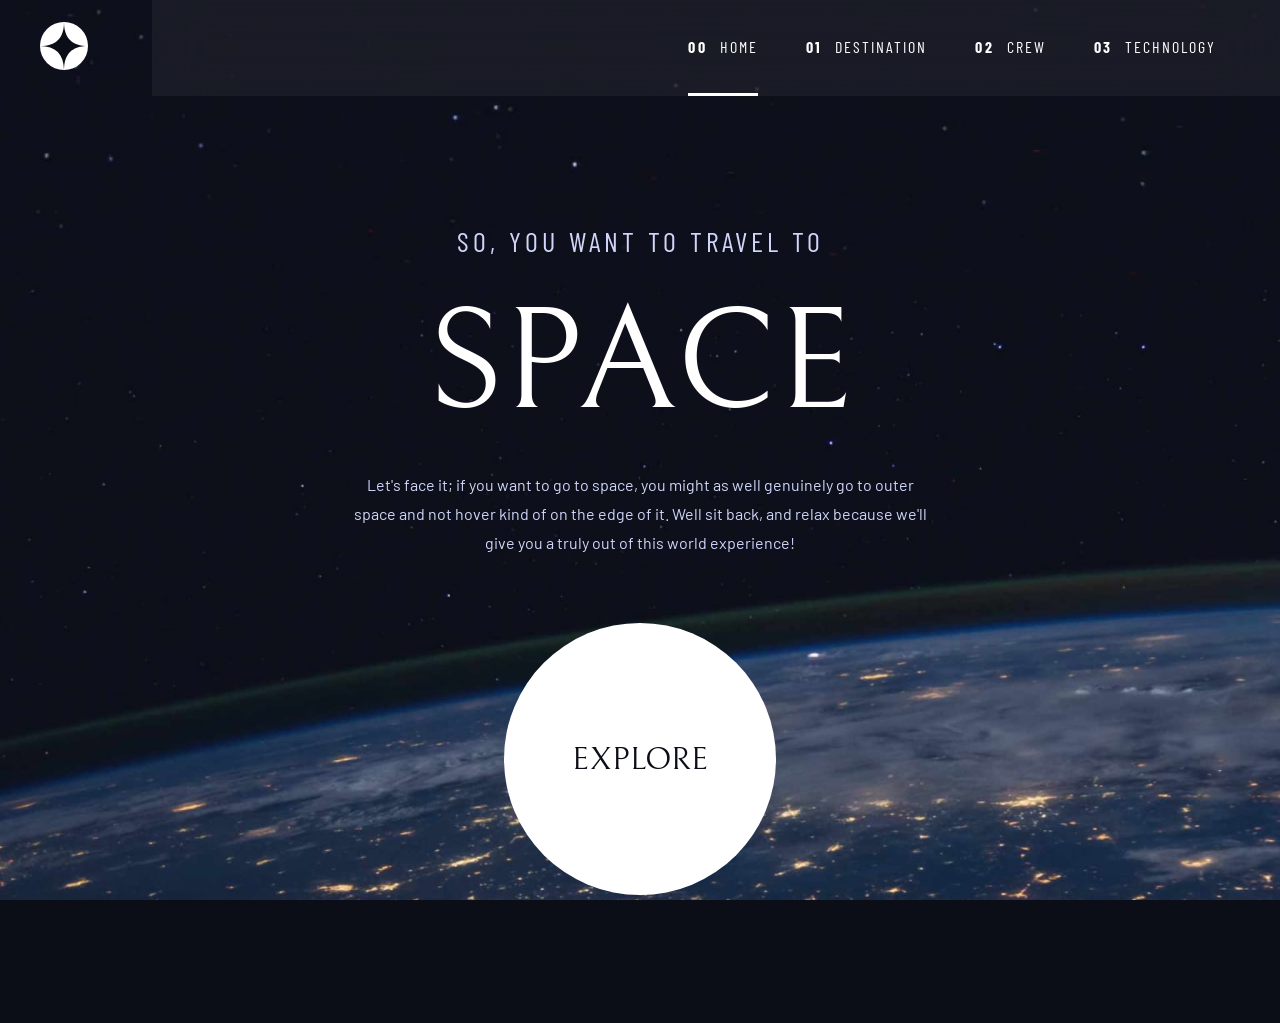
==== index.html @ 8ce501f8 "Add initial project files and assets for space tourism website - Created HTML files for crew and des" ====
<!doctype html>
<html lang="en">
  <head>
    <meta charset="UTF-8" />
    <meta name="viewport" content="width=device-width, initial-scale=1.0" />

    <link
      rel="icon"
      type="image/png"
      sizes="32x32"
      href="./assets/favicon-32x32.png"
    />

    <link rel="stylesheet" href="css/reset.css" />
    <link rel="stylesheet" href="css/variables.css" />
    <link rel="stylesheet" href="css/utlis.css" />
    <link rel="stylesheet" href="css/styles.css" />

    <title>Frontend Mentor | Space tourism website</title>
  </head>
  <body>
    <div class="hero-home">
      <div class="hero">
        <header class="header flex-align-center">
          <div class="header__logo flex-align-center">
            <a href="index.html" aria-label="Space tourism website - Home">
              <img src="assets/shared/logo.svg" alt="" />
            </a>
          </div>

          <div class="header__line"></div>

          <button
            class="mobile-nav-toggle"
            aria-label="Open menu"
            aria-expanded="false"
          >
            <div class="mobile-nav__icon">
              <span></span>
              <span></span>
              <span></span>
            </div>
          </button>

          <nav class="primary-nav" data-visible="false">
            <div class="mobile-nav__header">
              <button class="mobile-nav__close" aria-label="Close menu">
                <svg
                  width="24"
                  height="24"
                  viewBox="0 0 24 24"
                  fill="none"
                  xmlns="http://www.w3.org/2000/svg"
                >
                  <path
                    d="M18 6L6 18M6 6L18 18"
                    stroke="white"
                    stroke-width="2"
                    stroke-linecap="round"
                  />
                </svg>
              </button>
            </div>

            <ul class="primary-nav__list flex-align-center">
              <li
                class="primary-nav__item flex-align-center primary-nav__item--active"
              >
                <a href="index.html">
                  <span class="primary-nav__number">00</span> Home
                </a>
              </li>
              <li class="primary-nav__item flex-align-center">
                <a href="destination.html">
                  <span class="primary-nav__number">01</span> Destination
                </a>
              </li>
              <li class="primary-nav__item flex-align-center">
                <a href="crew.html">
                  <span class="primary-nav__number">02</span> Crew
                </a>
              </li>
              <li class="primary-nav__item flex-align-center">
                <a href="technology.html">
                  <span class="primary-nav__number">03</span> Technology
                </a>
              </li>
            </ul>
          </nav>
        </header>

        <main class="hero__main container">
          <div class="hero-text">
            <div class="hero-text__body">
              <p class="hero-text__subtitle">SO, YOU WANT TO TRAVEL TO</p>
              <h1 class="hero-text__title">SPACE</h1>
              <p class="hero-text__description">
                Let's face it; if you want to go to space, you might as well
                genuinely go to outer space and not hover kind of on the edge of
                it. Well sit back, and relax because we'll give you a truly out
                of this world experience!
              </p>
            </div>

            <div class="hero-text__action flex-center">
              <a href="#about" class="explore-btn flex-center">Explore</a>
            </div>
          </div>
        </main>
      </div>
    </div>
    <script src="js/index.js"></script>
  </body>
</html>
---- css/variables.css ----
:root {
  --white-color: #fff;
  --black-color: #000;
  --blue-900: #0b0d17;
  --blue-300: #d0d6f9;
  --bg-color: #0b0d17;

  --container-padding: 2rem;
  --header-padding-top: 40px;

  --font-barlowCondensed: "Barlow Condensed", sans-serif;
  --font-barlow: "Barlow", sans-serif;
  --font-bellefair: "Bellefair", serif;
}

@media (max-width: 1400px) {
  :root {
    --container-padding: 40px;
  }
}

@media (max-width: 768px) {
  :root {
    --container-padding: 24px;
    --header-padding-top: 24px;
  }
}

@font-face {
  font-family: "Bellefair";
  src:
    url("../assets/fonts/Bellefair-Regular.woff") format("woff2"),
    url("../assets/fonts/Bellefair-Regular.woff2") format("woff");
  font-weight: normal;
  font-style: normal;
  font-display: swap;
}

@font-face {
  font-family: "Barlow Condensed";
  src:
    url("../assets/fonts/BarlowCondensed-Bold.woff2") format("woff2"),
    url("../assets/fonts/BarlowCondensed-Bold.woff") format("woff");
  font-weight: bold;
  font-style: normal;
  font-display: swap;
}

@font-face {
  font-family: "Barlow Condensed";
  src:
    url("../assets/fonts/BarlowCondensed-Regular.woff2") format("woff2"),
    url("../assets/fonts/BarlowCondensed-Regular.woff") format("woff");
  font-weight: normal;
  font-style: normal;
  font-display: swap;
}

@font-face {
  font-family: "Barlow";
  src:
    url("../assets/fonts/Barlow-Regular.woff2") format("woff2"),
    url("../assets/fonts/Barlow-Regular.woff") format("woff");
  font-weight: normal;
  font-style: normal;
  font-display: swap;
}
---- css/utlis.css ----
.flex-center {
  display: flex;
  align-items: center;
  justify-content: center;
}

.flex-align-center {
  display: flex;
  align-items: center;
}

.container {
  padding-inline: var(--container-padding);
}
---- css/styles.css ----
header {
  height: 138px;
  padding-top: var(--header-padding-top);
  justify-content: space-between;

  @media (max-width: 1400px) {
    height: 96px;
    padding-top: 0;
  }

  @media (max-width: 768px) {
    height: 88px;
    padding: 24px;
  }

  .header__logo {
    padding-inline: 64px;

    @media (max-width: 1400px) {
      padding-left: 40px;
    }
    @media (max-width: 768px) {
      padding: 0px;
    }
  }
  .header__line {
    height: 1px;
    width: 560px;
    background-color: #979797;
    opacity: 25%;
    flex: 1;
    position: relative;
    z-index: 10;
    margin-right: -50px;
    @media (max-width: 1400px) {
      display: none;
    }
  }

  .mobile-nav-toggle {
    border: none;
    background: none;
    cursor: pointer;

    .mobile-nav__icon {
      width: 24px;
      height: 21px;
      display: flex;
      flex-direction: column;
      justify-content: space-between;
      gap: 6px;

      span {
        display: block;
        width: 100%;
        height: 3px;
        background-color: #d0d6f9;
      }
    }

    @media (min-width: 768px) {
      display: none;
    }
  }

  .primary-nav {
    background-color: rgba(255, 255, 255, 0.05);
    backdrop-filter: blur(30px);
    flex: 1.3;

    @media (max-width: 768px) {
      background-color: rgba(11, 13, 23, 0.6);
      backdrop-filter: blur(30px);
      position: fixed;
      right: 0;
      top: 0;
      height: 100vh;
      width: 254px;
      display: flex;
      flex-direction: column;
      gap: 48px;
      z-index: 100;
      transform: translateX(100%);
      transition: transform 0.8s ease;

      &[data-visible="true"] {
        transform: translateX(0);
      }
    }
    .mobile-nav__header {
      display: flex;
      justify-content: end;
      padding-top: 32px;
      padding-right: 24px;
      display: none;

      .mobile-nav__close {
        background: none;
        border: none;
        cursor: pointer;
      }
      @media (max-width: 768px) {
        display: flex;
      }
    }

    .primary-nav__list {
      gap: 48px;
      justify-content: right;
      padding-inline: 64px;

      @media (max-width: 768px) {
        flex-direction: column;
        gap: 32px;
        align-items: stretch;
        padding-left: 32px;
        padding-right: 0;
      }

      .primary-nav__item {
        font-family: var(--font-barlowCondensed);
        height: 96px;
        gap: 12px;
        letter-spacing: 2px;
        text-transform: uppercase;
        border-bottom: 3px solid transparent;
        transition: border-color 0.3s ease;

        a {
          color: var(--white-color);
          height: 100%;
          display: flex;
          align-items: center;
          gap: 12px;
          .primary-nav__number {
            font-weight: bold;
            letter-spacing: 2.7px;
            font-size: 16px;
          }
        }
        &:not(.primary-nav__item--active):hover {
          border-bottom-color: rgba(255, 255, 255, 0.5);
        }

        @media (max-width: 768px) {
          border-bottom: none;
          height: auto;
          border-right: 3px solid transparent;
          transition: border-color 0.3s ease;

          &:not(.primary-nav__item--active):hover {
            border-bottom-color: transparent;
            border-right-color: rgba(255, 255, 255, 0.5);
          }
        }
      }

      .primary-nav__item--active {
        border-bottom: 3px solid var(--white-color);
        @media (max-width: 768px) {
          border-bottom: none;
          border-right: 3px solid var(--white-color);
        }
      }
    }
  }
}

.hero-home {
  background: url("../assets/home/background-home-desktop.jpg") no-repeat center;
  background-size: cover;
  background-color: var(--bg-color);
  height: 100dvh;

  @media (max-width: 1440px) {
    background-image: url("../assets/home/background-home-tablet.jpg");
  }
  @media (max-width: 768px) {
    background-image: url("../assets/home/background-home-mobile.jpg");
  }

  .hero__main {
    display: grid;
    grid-template-columns:
      [full-start] minmax(var(--container-padding), 1fr)
      [content-start] minmax(0, 80rem)
      [content-end] minmax(var(--container-padding), 1fr)
      [full-end];

    padding-block: 128px;

    & > * {
      grid-column: content;
    }

    @media (max-width: 768px) {
      padding-block: 24px;
    }

    .hero-text {
      display: grid;
      grid-template-columns: 1fr 1fr;
      align-items: center;

      @media (max-width: 1400px) {
        grid-template-columns: 1fr;
        justify-content: center;
        align-items: center;
        gap: 66px;
      }

      .hero-text__body {
        display: flex;
        flex-direction: column;
        gap: 24px;

        @media (max-width: 1400px) {
          justify-content: center;
          align-items: center;
        }

        .hero-text__subtitle {
          font-size: 28px;
          text-transform: uppercase;
          letter-spacing: 4px;
          color: #d0d6f9;
          font-family: var(--font-barlowCondensed);
          @media (max-width: 768px) {
            font-size: 16px;
          }
        }
        .hero-text__title {
          color: var(--white-color);
          text-transform: uppercase;
          font-size: 144px;
          font-weight: 100;
          @media (max-width: 768px) {
            font-size: 80px;
          }
        }
        .hero-text__description {
          font-size: 18px;
          color: #d0d6f9;
          font-family: var(--font-barlow);
          max-width: 540px;
          line-height: 180%;

          @media (max-width: 1400px) {
            text-align: center;
            max-width: 586px;
            font-size: 16px;
          }
          @media (max-width: 768px) {
            font-size: 15px;
          }
        }
      }
    }

    .hero-text__action {
      display: flex;
      justify-content: end;
      .explore-btn {
        width: 272px;
        height: 272px;
        background-color: var(--white-color);
        border-radius: 50%;
        font-size: 32px;
        color: var(--blue-900);
        border: none;
        font-weight: 100;
        text-transform: uppercase;
        @media (max-width: 768px) {
          width: 144px;
          height: 144px;
          font-size: 18px;
        }
      }

      @media (max-width: 1400px) {
        justify-content: center;
        align-items: center;
      }
    }
  }
}
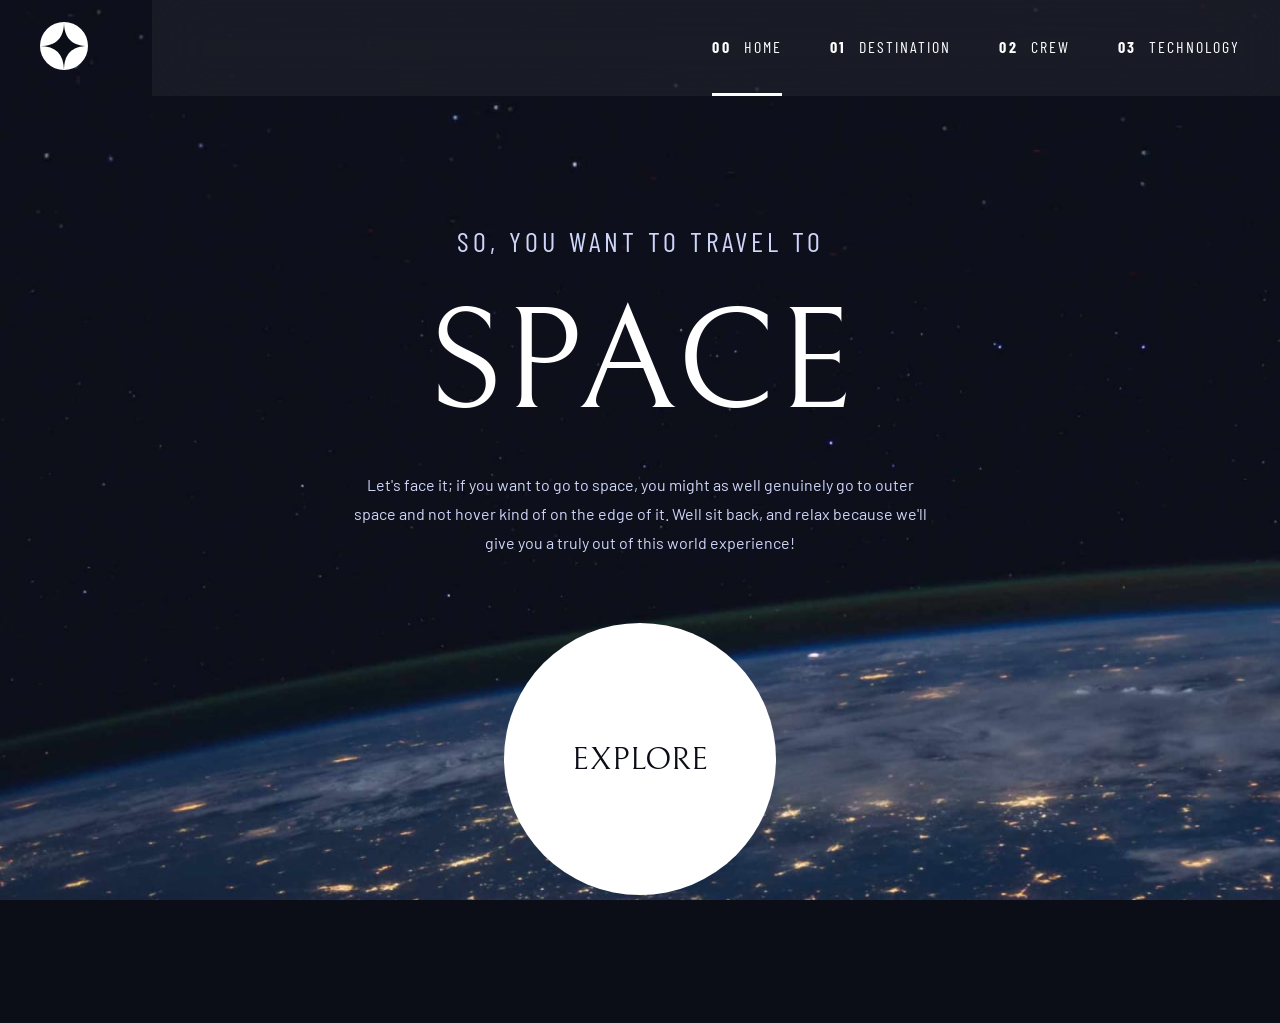
==== commit dbef8d2f: "Refactor CSS styles and restructure HTML for destination page; add new variables and remove outdated" ====
--- a/index.html
+++ b/index.html
@@ -19,7 +19,7 @@
     <title>Frontend Mentor | Space tourism website</title>
   </head>
   <body>
-    <div class="hero-home">
+    <div class="page-hero page-hero--home">
       <div class="hero">
         <header class="header flex-align-center">
           <div class="header__logo flex-align-center">
@@ -89,10 +89,12 @@
           </nav>
         </header>
 
-        <main class="hero__main container">
+        <main class="page-main page-main--home container">
           <div class="hero-text">
             <div class="hero-text__body">
-              <p class="hero-text__subtitle">SO, YOU WANT TO TRAVEL TO</p>
+              <p class="hero-text__subtitle page-title">
+                SO, YOU WANT TO TRAVEL TO
+              </p>
               <h1 class="hero-text__title">SPACE</h1>
               <p class="hero-text__description">
                 Let's face it; if you want to go to space, you might as well
--- a/css/variables.css
+++ b/css/variables.css
@@ -4,6 +4,8 @@
   --blue-900: #0b0d17;
   --blue-300: #d0d6f9;
   --bg-color: #0b0d17;
+
+  --hover-color: #ffffff80;
 
   --container-padding: 2rem;
   --header-padding-top: 40px;
--- a/css/utlis.css
+++ b/css/utlis.css
@@ -12,3 +12,79 @@
 .container {
   padding-inline: var(--container-padding);
 }
+
+.page-hero {
+  background-repeat: no-repeat;
+  background-position: center;
+  background-size: cover;
+  background-color: var(--bg-color);
+  height: 100dvh;
+}
+
+.page-main {
+  display: grid;
+  grid-template-columns:
+    [full-start] minmax(var(--container-padding), 1fr)
+    [content-start] minmax(0, 80rem)
+    [content-end] minmax(var(--container-padding), 1fr)
+    [full-end];
+
+  & > * {
+    grid-column: content;
+  }
+
+  @media (max-width: 768px) {
+    padding-block: 24px;
+  }
+}
+
+.page-title {
+  font-size: 28px;
+  text-transform: uppercase;
+  letter-spacing: 4px;
+  font-family: var(--font-barlowCondensed);
+}
+
+.page-hero--home {
+  background-image: url("../assets/home/background-home-desktop.jpg");
+
+  @media (max-width: 1440px) {
+    background-image: url("../assets/home/background-home-tablet.jpg");
+  }
+  @media (max-width: 768px) {
+    background-image: url("../assets/home/background-home-mobile.jpg");
+  }
+}
+
+.page-hero--destination {
+  background-image: url("../assets/destination/background-destination-desktop.jpg");
+
+  @media (max-width: 1440px) {
+    background-image: url("../assets/destination/background-destination-tablet.jpg");
+  }
+  @media (max-width: 768px) {
+    background-image: url("../assets/destination/background-destination-mobile.jpg");
+  }
+}
+
+.page-hero--crew {
+  background-image: url("../assets/crew/background-crew-desktop.jpg");
+
+  @media (max-width: 1440px) {
+    background-image: url("../assets/crew/background-crew-tablet.jpg");
+  }
+  @media (max-width: 768px) {
+    background-image: url("../assets/crew/background-crew-mobile.jpg");
+  }
+}
+
+.page-hero--technology {
+  background-image: url("../assets/technology/background-technology-desktop.jpg");
+
+  @media (max-width: 1440px) {
+    background-image: url("../assets/technology/background-technology-tablet.jpg");
+  }
+  @media (max-width: 768px) {
+    background-image: url("../assets/technology/background-technology-mobile.jpg");
+  }
+}
--- a/css/styles.css
+++ b/css/styles.css
@@ -54,7 +54,7 @@
         display: block;
         width: 100%;
         height: 3px;
-        background-color: #d0d6f9;
+        background-color: var(--blue-300);
       }
     }
 
@@ -109,6 +109,10 @@
       justify-content: right;
       padding-inline: 64px;
 
+      @media (max-width: 1440px) {
+        padding-inline: 40px;
+      }
+
       @media (max-width: 768px) {
         flex-direction: column;
         gap: 32px;
@@ -139,7 +143,7 @@
           }
         }
         &:not(.primary-nav__item--active):hover {
-          border-bottom-color: rgba(255, 255, 255, 0.5);
+          border-bottom-color: var(--hover-color);
         }
 
         @media (max-width: 768px) {
@@ -150,7 +154,7 @@
 
           &:not(.primary-nav__item--active):hover {
             border-bottom-color: transparent;
-            border-right-color: rgba(255, 255, 255, 0.5);
+            border-right-color: var(--hover-color);
           }
         }
       }
@@ -166,36 +170,9 @@
   }
 }
 
-.hero-home {
-  background: url("../assets/home/background-home-desktop.jpg") no-repeat center;
-  background-size: cover;
-  background-color: var(--bg-color);
-  height: 100dvh;
-
-  @media (max-width: 1440px) {
-    background-image: url("../assets/home/background-home-tablet.jpg");
-  }
-  @media (max-width: 768px) {
-    background-image: url("../assets/home/background-home-mobile.jpg");
-  }
-
-  .hero__main {
-    display: grid;
-    grid-template-columns:
-      [full-start] minmax(var(--container-padding), 1fr)
-      [content-start] minmax(0, 80rem)
-      [content-end] minmax(var(--container-padding), 1fr)
-      [full-end];
-
+.page-hero--home {
+  .page-main--home {
     padding-block: 128px;
-
-    & > * {
-      grid-column: content;
-    }
-
-    @media (max-width: 768px) {
-      padding-block: 24px;
-    }
 
     .hero-text {
       display: grid;
@@ -220,11 +197,7 @@
         }
 
         .hero-text__subtitle {
-          font-size: 28px;
-          text-transform: uppercase;
-          letter-spacing: 4px;
-          color: #d0d6f9;
-          font-family: var(--font-barlowCondensed);
+          color: var(--blue-300);
           @media (max-width: 768px) {
             font-size: 16px;
           }
@@ -240,7 +213,7 @@
         }
         .hero-text__description {
           font-size: 18px;
-          color: #d0d6f9;
+          color: var(--blue-300);
           font-family: var(--font-barlow);
           max-width: 540px;
           line-height: 180%;
@@ -284,3 +257,188 @@
     }
   }
 }
+
+.page-hero--destination {
+  .page-main--destination {
+    padding-block: 48px;
+    display: flex;
+    flex-direction: column;
+    gap: 24px;
+    @media (min-width: 1440px) {
+      padding-inline: 165px;
+    }
+
+    .destination__title {
+      font-weight: 100;
+      gap: 24px;
+
+      @media (max-width: 768px) {
+        justify-content: center;
+        font-size: 16px;
+      }
+
+      .destination__title-number {
+        font-weight: bold;
+        letter-spacing: 4.72px;
+        opacity: 25%;
+      }
+    }
+
+    .page-grid {
+      display: grid;
+      grid-template-columns: 1fr 1fr;
+      gap: 32px;
+      @media (max-width: 1440px) {
+        grid-template-columns: 1fr;
+        text-align: center;
+      }
+
+      .destination__heading {
+        .destination_image-wrapper {
+          padding-block: 127px;
+          padding-inline: 30px;
+          display: flex;
+          justify-content: center;
+
+          @media (max-width: 1440px) {
+            padding-block: 42px;
+            padding-inline: 194px;
+          }
+
+          @media (max-width: 768px) {
+            padding-block: 26px;
+            padding-inline: 0;
+          }
+
+          .destination__image {
+            width: 100%;
+            max-width: 480px;
+            height: auto;
+            display: block;
+
+            @media (max-width: 1440px) {
+              max-width: 300px;
+            }
+
+            @media (max-width: 768px) {
+              max-width: 150px;
+            }
+          }
+        }
+      }
+
+      .destination__content-wrapper {
+        .destination__content {
+          padding-inline: 47px;
+          padding-block: 133px;
+          display: flex;
+          flex-direction: column;
+          gap: 40px;
+
+          @media (max-width: 1440px) {
+            padding-block: 12px;
+            padding-inline: 87px;
+            gap: 24px;
+          }
+          @media (max-width: 768px) {
+            padding-block: 0;
+            padding-inline: 0;
+          }
+          .destination__tabs {
+            gap: 32px;
+
+            @media (max-width: 1440px) {
+              justify-content: center;
+            }
+            .destination__tab {
+              border-bottom: 3px solid transparent;
+              transition: border-color 0.3s ease;
+
+              a {
+                color: var(--blue-300);
+                font-family: var(--font-barlowCondensed);
+                letter-spacing: 2px;
+                font-size: 16px;
+                transition: text-color 0.3s ease;
+              }
+
+              &:not(.destination__tab--active):hover {
+                border-bottom-color: var(--hover-color);
+                a {
+                  color: var(--white-color);
+                }
+              }
+            }
+            .destination__tab--active {
+              border-bottom-color: var(--white);
+              a {
+                color: var(--white-color);
+              }
+            }
+          }
+
+          .destination__info {
+            gap: 16px;
+            .destination__planet-name {
+              font-size: 96px;
+              font-weight: 100;
+              text-transform: uppercase;
+              @media (max-width: 1440px) {
+                font-size: 80px;
+              }
+              @media (max-width: 768px) {
+                font-size: 56px;
+              }
+            }
+
+            .destination__description {
+              font-family: var(--font-barlow);
+              font-size: 18px;
+              line-height: 180%;
+              color: var(--blue-300);
+              max-width: 445px;
+              @media (max-width: 1440px) {
+                font-size: 16px;
+                max-width: 514px;
+              }
+            }
+          }
+
+          .destination__divider {
+            background-color: #979797;
+            height: 1px;
+            width: 100%;
+          }
+
+          .destination__stats {
+            display: flex;
+            justify-content: space-between;
+            gap: 24px;
+
+            @media (max-width: 1440px) {
+              justify-content: space-around;
+            }
+
+            .destination__stat {
+              display: flex;
+              flex-direction: column;
+              gap: 12px;
+              text-transform: uppercase;
+
+              .destination__stat-label {
+                font-size: 14px;
+                font-family: var(--font-barlowCondensed);
+                letter-spacing: 2px;
+                font-weight: 100;
+                color: var(--blue-300);
+              }
+              .destination__stat-value {
+                font-size: 28px;
+              }
+            }
+          }
+        }
+      }
+    }
+  }
+}
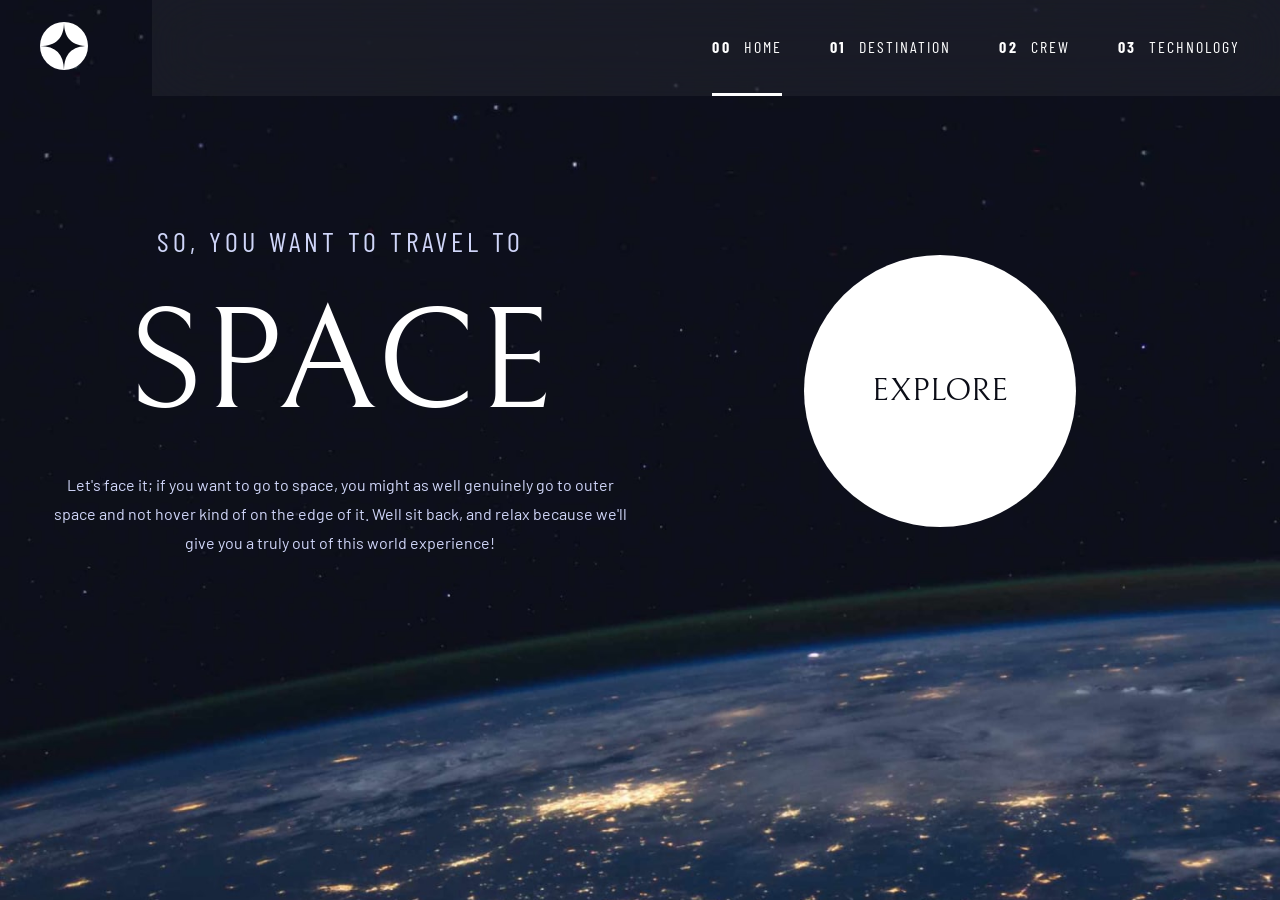
==== commit d8acc40c: "Refactor CSS for hero section and technology page; update HTML structure and styles" ====
--- a/index.html
+++ b/index.html
@@ -90,23 +90,21 @@
         </header>
 
         <main class="page-main page-main--home container">
-          <div class="hero-text">
-            <div class="hero-text__body">
-              <p class="hero-text__subtitle page-title">
-                SO, YOU WANT TO TRAVEL TO
-              </p>
-              <h1 class="hero-text__title">SPACE</h1>
-              <p class="hero-text__description">
-                Let's face it; if you want to go to space, you might as well
-                genuinely go to outer space and not hover kind of on the edge of
-                it. Well sit back, and relax because we'll give you a truly out
-                of this world experience!
-              </p>
-            </div>
+          <div class="hero-text__body">
+            <p class="hero-text__subtitle page-title">
+              SO, YOU WANT TO TRAVEL TO
+            </p>
+            <h1 class="hero-text__title">SPACE</h1>
+            <p class="hero-text__description">
+              Let's face it; if you want to go to space, you might as well
+              genuinely go to outer space and not hover kind of on the edge of
+              it. Well sit back, and relax because we'll give you a truly out of
+              this world experience!
+            </p>
+          </div>
 
-            <div class="hero-text__action flex-center">
-              <a href="#about" class="explore-btn flex-center">Explore</a>
-            </div>
+          <div class="hero-text__action flex-center">
+            <a href="#about" class="explore-btn flex-center">Explore</a>
           </div>
         </main>
       </div>
--- a/css/variables.css
+++ b/css/variables.css
@@ -7,7 +7,7 @@
 
   --hover-color: #ffffff80;
 
-  --container-padding: 2rem;
+  --container-padding: 165px;
   --header-padding-top: 40px;
 
   --font-barlowCondensed: "Barlow Condensed", sans-serif;
--- a/css/utlis.css
+++ b/css/utlis.css
@@ -23,17 +23,10 @@
 
 .page-main {
   display: grid;
-  grid-template-columns:
-    [full-start] minmax(var(--container-padding), 1fr)
-    [content-start] minmax(0, 80rem)
-    [content-end] minmax(var(--container-padding), 1fr)
-    [full-end];
-
-  & > * {
-    grid-column: content;
-  }
+  grid-template-columns: 1fr 1fr;
 
   @media (max-width: 768px) {
+    grid-template-columns: 1fr;
     padding-block: 24px;
   }
 }
@@ -43,6 +36,11 @@
   text-transform: uppercase;
   letter-spacing: 4px;
   font-family: var(--font-barlowCondensed);
+}
+.page__title-number {
+  font-weight: bold;
+  letter-spacing: 4.72px;
+  opacity: 25%;
 }
 
 .page-hero--home {
--- a/css/styles.css
+++ b/css/styles.css
@@ -174,58 +174,45 @@
   .page-main--home {
     padding-block: 128px;
 
-    .hero-text {
-      display: grid;
-      grid-template-columns: 1fr 1fr;
-      align-items: center;
+    .hero-text__body {
+      display: flex;
+      flex-direction: column;
+      gap: 24px;
 
       @media (max-width: 1400px) {
-        grid-template-columns: 1fr;
         justify-content: center;
         align-items: center;
-        gap: 66px;
-      }
-
-      .hero-text__body {
-        display: flex;
-        flex-direction: column;
-        gap: 24px;
+      }
+
+      .hero-text__subtitle {
+        color: var(--blue-300);
+        @media (max-width: 768px) {
+          font-size: 16px;
+        }
+      }
+      .hero-text__title {
+        color: var(--white-color);
+        text-transform: uppercase;
+        font-size: 144px;
+        font-weight: 100;
+        @media (max-width: 768px) {
+          font-size: 80px;
+        }
+      }
+      .hero-text__description {
+        font-size: 18px;
+        color: var(--blue-300);
+        font-family: var(--font-barlow);
+        max-width: 540px;
+        line-height: 180%;
 
         @media (max-width: 1400px) {
-          justify-content: center;
-          align-items: center;
-        }
-
-        .hero-text__subtitle {
-          color: var(--blue-300);
-          @media (max-width: 768px) {
-            font-size: 16px;
-          }
-        }
-        .hero-text__title {
-          color: var(--white-color);
-          text-transform: uppercase;
-          font-size: 144px;
-          font-weight: 100;
-          @media (max-width: 768px) {
-            font-size: 80px;
-          }
-        }
-        .hero-text__description {
-          font-size: 18px;
-          color: var(--blue-300);
-          font-family: var(--font-barlow);
-          max-width: 540px;
-          line-height: 180%;
-
-          @media (max-width: 1400px) {
-            text-align: center;
-            max-width: 586px;
-            font-size: 16px;
-          }
-          @media (max-width: 768px) {
-            font-size: 15px;
-          }
+          text-align: center;
+          max-width: 586px;
+          font-size: 16px;
+        }
+        @media (max-width: 768px) {
+          font-size: 15px;
         }
       }
     }
@@ -258,187 +245,391 @@
   }
 }
 
-.page-hero--destination {
-  .page-main--destination {
-    padding-block: 48px;
+.page-main--destination,
+.page-main--crew,
+.page-main--technology {
+  padding-block: 48px;
+  display: flex;
+  flex-direction: column;
+  gap: 24px;
+}
+
+.destination__title,
+.crew__title,
+.technology__title {
+  font-weight: 100;
+  gap: 24px;
+
+  @media (max-width: 768px) {
+    justify-content: center;
+    font-size: 16px;
+  }
+}
+
+.page-grid {
+  display: grid;
+  grid-template-columns: 1fr 1fr;
+  gap: 32px;
+  @media (max-width: 1440px) {
+    grid-template-columns: 1fr;
+    text-align: center;
+  }
+
+  .destination__heading {
+    .destination_image-wrapper {
+      padding-block: 127px;
+      padding-inline: 30px;
+      display: flex;
+      justify-content: center;
+
+      @media (max-width: 1440px) {
+        padding-block: 42px;
+        padding-inline: 194px;
+      }
+
+      @media (max-width: 768px) {
+        padding-block: 26px;
+        padding-inline: 0;
+      }
+    }
+  }
+
+  .destination__content-wrapper {
+    .destination__content,
+    .crew__content,
+    .technology__content {
+      padding-inline: 47px;
+      padding-block: 133px;
+      display: flex;
+      flex-direction: column;
+      gap: 40px;
+
+      @media (max-width: 1440px) {
+        padding-block: 12px;
+        padding-inline: 87px;
+        gap: 24px;
+      }
+      @media (max-width: 768px) {
+        padding-block: 0;
+        padding-inline: 0;
+      }
+      .destination__tabs {
+        gap: 32px;
+
+        @media (max-width: 1440px) {
+          justify-content: center;
+        }
+        .destination__tab {
+          border-bottom: 3px solid transparent;
+          transition: border-color 0.3s ease;
+
+          a {
+            color: var(--blue-300);
+            font-family: var(--font-barlowCondensed);
+            letter-spacing: 2px;
+            font-size: 16px;
+            transition: text-color 0.3s ease;
+          }
+
+          &:not(.destination__tab--active):hover {
+            border-bottom-color: var(--hover-color);
+            a {
+              color: var(--white-color);
+            }
+          }
+        }
+        .destination__tab--active {
+          border-bottom-color: var(--white);
+          a {
+            color: var(--white-color);
+          }
+        }
+      }
+
+      .destination__info,
+      .crew__info {
+        gap: 16px;
+        .destination__planet-name {
+          font-size: 96px;
+          font-weight: 100;
+          text-transform: uppercase;
+          @media (max-width: 1440px) {
+            font-size: 80px;
+          }
+          @media (max-width: 768px) {
+            font-size: 56px;
+          }
+        }
+
+        .destination__description,
+        .crew__description,
+        .technology__description {
+          font-family: var(--font-barlow);
+          font-size: 18px;
+          line-height: 180%;
+          color: var(--blue-300);
+          max-width: 445px;
+          @media (max-width: 1440px) {
+            font-size: 16px;
+            max-width: 514px;
+          }
+        }
+      }
+
+      .destination__divider {
+        background-color: #979797;
+        height: 1px;
+        width: 100%;
+      }
+
+      .destination__stats {
+        display: flex;
+        justify-content: space-between;
+        gap: 24px;
+
+        @media (max-width: 1440px) {
+          justify-content: space-around;
+        }
+
+        .destination__stat {
+          display: flex;
+          flex-direction: column;
+          gap: 12px;
+          text-transform: uppercase;
+
+          .destination__stat-label {
+            font-size: 14px;
+            font-family: var(--font-barlowCondensed);
+            letter-spacing: 2px;
+            font-weight: 100;
+            color: var(--blue-300);
+          }
+          .destination__stat-value {
+            font-size: 28px;
+          }
+        }
+      }
+    }
+  }
+}
+
+.destination__image,
+.crew__image {
+  width: 100%;
+  max-width: 480px;
+  height: auto;
+  display: block;
+
+  @media (max-width: 1440px) {
+    max-width: 300px;
+  }
+
+  @media (max-width: 768px) {
+    max-width: 150px;
+  }
+}
+
+.crew__info {
+  display: flex;
+  flex-direction: column;
+  gap: 40px;
+
+  @media (max-width: 1440px) {
+    gap: 24px;
+    align-items: center;
+  }
+}
+.crew__member {
+  gap: 24px;
+  display: flex;
+  flex-direction: column;
+  padding-block: 197px;
+  @media (max-width: 1440px) {
+    padding-block: 64px;
+    align-items: center;
+    padding-bottom: 40px;
+  }
+}
+
+.crew__member-heading,
+.technology__member-heading {
+  display: flex;
+  flex-direction: column;
+  gap: 16px;
+
+  @media (max-width: 768px) {
+    gap: 8px;
+  }
+}
+
+.crew__subtitle,
+.technology__subtitle {
+  font-size: 32px;
+  text-transform: uppercase;
+  opacity: 50%;
+  @media (max-width: 1440px) {
+    font-size: 24px;
+  }
+}
+.crew__crew-name,
+.technology__technology-name {
+  font-weight: 100;
+  font-size: 56px;
+  text-transform: uppercase;
+  @media (max-width: 1440px) {
+    font-size: 40px;
+  }
+  @media (max-width: 768px) {
+    font-size: 24px;
+  }
+}
+.crew__description,
+.technology__description {
+  font-size: 18px;
+  line-height: 180%;
+  color: var(--blue-300);
+  max-width: 540px;
+  font-family: var(--font-barlow);
+  @media (max-width: 1440px) {
+    font-size: 16px;
+    max-width: 512px;
+  }
+  @media (max-width: 768px) {
+    max-width: none;
+  }
+}
+
+.crew__bullets {
+  .crew__bullets-list {
+    display: flex;
+    align-items: center;
+    gap: 40px;
+    .crew__bullet {
+      cursor: pointer;
+      width: 14px;
+      height: 14px;
+      border-radius: 50%;
+      background-color: rgba(255, 255, 255, 17.44%);
+      @media (max-width: 1440px) {
+        width: 10px;
+        height: 10px;
+      }
+    }
+    @media (max-width: 1440px) {
+      gap: 16px;
+    }
+    .crew__bullet--active {
+      background-color: var(--white-color);
+    }
+  }
+}
+
+.crew_image-wrapper {
+  display: flex;
+  justify-content: center;
+}
+
+/* technology page */
+.page-main--technology {
+  padding-inline: 0;
+}
+.technology__grid {
+  grid-template-columns: 1.2fr 1fr;
+  @media (max-width: 1440px) {
+    grid-template-columns: 1fr;
+  }
+}
+
+.technology__content-wrapper {
+  @media (max-width: 1400px) {
+    order: 1;
+  }
+}
+.technology__content {
+  display: flex;
+  gap: 64px;
+  align-items: center;
+  justify-content: center;
+  padding-left: var(--container-padding);
+
+  @media (max-width: 1400px) {
+    flex-direction: column;
+    gap: 40px;
+    padding-right: var(--container-padding);
+  }
+}
+
+.technology__info {
+  display: flex;
+  gap: 64px;
+  align-items: center;
+}
+
+.technology__member {
+  gap: 24px;
+  display: flex;
+  flex-direction: column;
+  @media (min-width: 1440px) {
+    padding-block: 216px;
+  }
+  @media (max-width: 1440px) {
+    gap: 16px;
+  }
+}
+
+.technology__bullets {
+  .technology__bullets-list {
     display: flex;
     flex-direction: column;
-    gap: 24px;
-    @media (min-width: 1440px) {
-      padding-inline: 165px;
-    }
-
-    .destination__title {
-      font-weight: 100;
-      gap: 24px;
-
-      @media (max-width: 768px) {
-        justify-content: center;
-        font-size: 16px;
-      }
-
-      .destination__title-number {
-        font-weight: bold;
-        letter-spacing: 4.72px;
-        opacity: 25%;
-      }
-    }
-
-    .page-grid {
-      display: grid;
-      grid-template-columns: 1fr 1fr;
-      gap: 32px;
-      @media (max-width: 1440px) {
-        grid-template-columns: 1fr;
-        text-align: center;
-      }
-
-      .destination__heading {
-        .destination_image-wrapper {
-          padding-block: 127px;
-          padding-inline: 30px;
-          display: flex;
-          justify-content: center;
-
-          @media (max-width: 1440px) {
-            padding-block: 42px;
-            padding-inline: 194px;
-          }
-
-          @media (max-width: 768px) {
-            padding-block: 26px;
-            padding-inline: 0;
-          }
-
-          .destination__image {
-            width: 100%;
-            max-width: 480px;
-            height: auto;
-            display: block;
-
-            @media (max-width: 1440px) {
-              max-width: 300px;
-            }
-
-            @media (max-width: 768px) {
-              max-width: 150px;
-            }
-          }
-        }
-      }
-
-      .destination__content-wrapper {
-        .destination__content {
-          padding-inline: 47px;
-          padding-block: 133px;
-          display: flex;
-          flex-direction: column;
-          gap: 40px;
-
-          @media (max-width: 1440px) {
-            padding-block: 12px;
-            padding-inline: 87px;
-            gap: 24px;
-          }
-          @media (max-width: 768px) {
-            padding-block: 0;
-            padding-inline: 0;
-          }
-          .destination__tabs {
-            gap: 32px;
-
-            @media (max-width: 1440px) {
-              justify-content: center;
-            }
-            .destination__tab {
-              border-bottom: 3px solid transparent;
-              transition: border-color 0.3s ease;
-
-              a {
-                color: var(--blue-300);
-                font-family: var(--font-barlowCondensed);
-                letter-spacing: 2px;
-                font-size: 16px;
-                transition: text-color 0.3s ease;
-              }
-
-              &:not(.destination__tab--active):hover {
-                border-bottom-color: var(--hover-color);
-                a {
-                  color: var(--white-color);
-                }
-              }
-            }
-            .destination__tab--active {
-              border-bottom-color: var(--white);
-              a {
-                color: var(--white-color);
-              }
-            }
-          }
-
-          .destination__info {
-            gap: 16px;
-            .destination__planet-name {
-              font-size: 96px;
-              font-weight: 100;
-              text-transform: uppercase;
-              @media (max-width: 1440px) {
-                font-size: 80px;
-              }
-              @media (max-width: 768px) {
-                font-size: 56px;
-              }
-            }
-
-            .destination__description {
-              font-family: var(--font-barlow);
-              font-size: 18px;
-              line-height: 180%;
-              color: var(--blue-300);
-              max-width: 445px;
-              @media (max-width: 1440px) {
-                font-size: 16px;
-                max-width: 514px;
-              }
-            }
-          }
-
-          .destination__divider {
-            background-color: #979797;
-            height: 1px;
-            width: 100%;
-          }
-
-          .destination__stats {
-            display: flex;
-            justify-content: space-between;
-            gap: 24px;
-
-            @media (max-width: 1440px) {
-              justify-content: space-around;
-            }
-
-            .destination__stat {
-              display: flex;
-              flex-direction: column;
-              gap: 12px;
-              text-transform: uppercase;
-
-              .destination__stat-label {
-                font-size: 14px;
-                font-family: var(--font-barlowCondensed);
-                letter-spacing: 2px;
-                font-weight: 100;
-                color: var(--blue-300);
-              }
-              .destination__stat-value {
-                font-size: 28px;
-              }
-            }
-          }
-        }
-      }
-    }
-  }
-}
+    gap: 32px;
+
+    @media (max-width: 1400px) {
+      flex-direction: row;
+      gap: 16px;
+    }
+
+    .technology__bullet {
+      width: 80px;
+      height: 80px;
+      border-radius: 50%;
+      display: flex;
+      justify-content: center;
+      align-items: center;
+      color: var(--white-color);
+      font-size: 32px;
+      border: 1px solid rgba(255, 255, 255, 25%);
+      transition: border-color 0.3s ease;
+      cursor: pointer;
+      &:hover {
+        border-color: var(--white-color);
+      }
+
+      @media (max-width: 1400px) {
+        font-size: 24px;
+        width: 56px;
+        height: 56px;
+      }
+    }
+    .technology__bullet--active {
+      background-color: var(--white-color);
+      color: var(--blue-900);
+    }
+  }
+}
+
+.technology__image-wrapper {
+  align-items: center;
+  height: 100%;
+  display: flex;
+  padding-block: 67px;
+
+  @media (max-width: 1440px) {
+    padding-bottom: 0;
+  }
+
+  .technology__image {
+    display: block;
+    width: 100%;
+    height: 100%;
+  }
+}
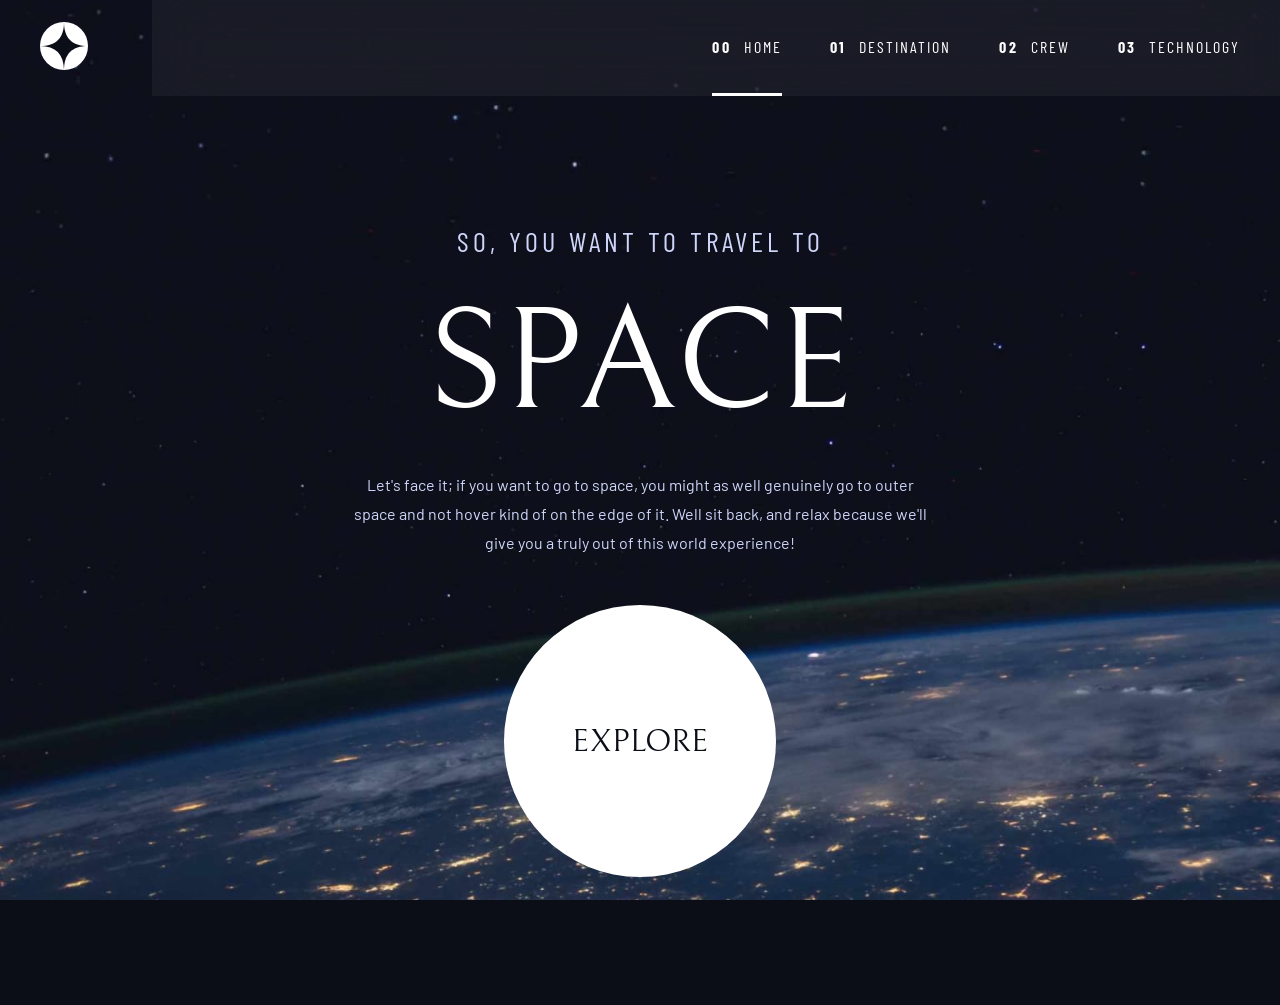
==== commit cedb8262: "Enhance header styling with hover effect and update explore button link to destination page" ====
--- a/index.html
+++ b/index.html
@@ -104,7 +104,9 @@
           </div>
 
           <div class="hero-text__action flex-center">
-            <a href="#about" class="explore-btn flex-center">Explore</a>
+            <a href="destination.html" class="explore-btn flex-center"
+              >Explore</a
+            >
           </div>
         </main>
       </div>
--- a/css/utlis.css
+++ b/css/utlis.css
@@ -24,9 +24,11 @@
 .page-main {
   display: grid;
   grid-template-columns: 1fr 1fr;
+  @media (max-width: 1440px) {
+    grid-template-columns: 1fr;
+  }
 
   @media (max-width: 768px) {
-    grid-template-columns: 1fr;
     padding-block: 24px;
   }
 }
--- a/css/styles.css
+++ b/css/styles.css
@@ -174,6 +174,12 @@
   .page-main--home {
     padding-block: 128px;
 
+    @media (max-width: 1440px) {
+      gap: 48px;
+    }
+    @media (max-width: 768px) {
+      padding-block: 24px;
+    }
     .hero-text__body {
       display: flex;
       flex-direction: column;
@@ -220,6 +226,14 @@
     .hero-text__action {
       display: flex;
       justify-content: end;
+
+      @media (max-width: 1440px) {
+        justify-content: center;
+      }
+      @media (max-width: 768px) {
+        padding-block: 119px;
+      }
+
       .explore-btn {
         width: 272px;
         height: 272px;
@@ -230,6 +244,26 @@
         border: none;
         font-weight: 100;
         text-transform: uppercase;
+        position: relative;
+        z-index: 1;
+        &::before {
+          content: "";
+          position: absolute;
+          z-index: -1;
+          width: 100%;
+          height: 100%;
+          background-color: rgb(255, 255, 255, 15%);
+          border-radius: 50%;
+          transition:
+            opacity 500ms linear,
+            transform 750ms ease-in-out;
+          opacity: 0;
+        }
+        &:hover::before {
+          opacity: 1;
+          transform: scale(1.5);
+        }
+
         @media (max-width: 768px) {
           width: 144px;
           height: 144px;
@@ -320,27 +354,31 @@
           justify-content: center;
         }
         .destination__tab {
+          border: none;
+          background: none;
           border-bottom: 3px solid transparent;
-          transition: border-color 0.3s ease;
-
-          a {
-            color: var(--blue-300);
-            font-family: var(--font-barlowCondensed);
-            letter-spacing: 2px;
-            font-size: 16px;
-            transition: text-color 0.3s ease;
-          }
+          cursor: pointer;
+          color: var(--blue-300);
+          font-family: var(--font-barlowCondensed);
+          letter-spacing: 2px;
+          font-size: 16px;
+          transition:
+            text-color 0.3s ease,
+            border-color 0.3s ease;
 
           &:not(.destination__tab--active):hover {
             border-bottom-color: var(--hover-color);
-            a {
+            color: var(--white-color);
+            button {
               color: var(--white-color);
             }
           }
         }
         .destination__tab--active {
           border-bottom-color: var(--white);
-          a {
+          color: var(--white-color);
+
+          button {
             color: var(--white-color);
           }
         }
@@ -390,6 +428,9 @@
         @media (max-width: 1440px) {
           justify-content: space-around;
         }
+        @media (max-width: 768px) {
+          flex-direction: column;
+        }
 
         .destination__stat {
           display: flex;
@@ -462,7 +503,7 @@
   }
 }
 
-.crew__subtitle,
+.crew__role,
 .technology__subtitle {
   font-size: 32px;
   text-transform: uppercase;
@@ -471,7 +512,7 @@
     font-size: 24px;
   }
 }
-.crew__crew-name,
+.crew__name,
 .technology__technology-name {
   font-weight: 100;
   font-size: 56px;
@@ -483,7 +524,7 @@
     font-size: 24px;
   }
 }
-.crew__description,
+.crew__bio,
 .technology__description {
   font-size: 18px;
   line-height: 180%;
@@ -505,6 +546,8 @@
     align-items: center;
     gap: 40px;
     .crew__bullet {
+      border: 0;
+      padding: 0;
       cursor: pointer;
       width: 14px;
       height: 14px;
@@ -589,6 +632,9 @@
     }
 
     .technology__bullet {
+      border: none;
+      background: none;
+
       width: 80px;
       height: 80px;
       border-radius: 50%;
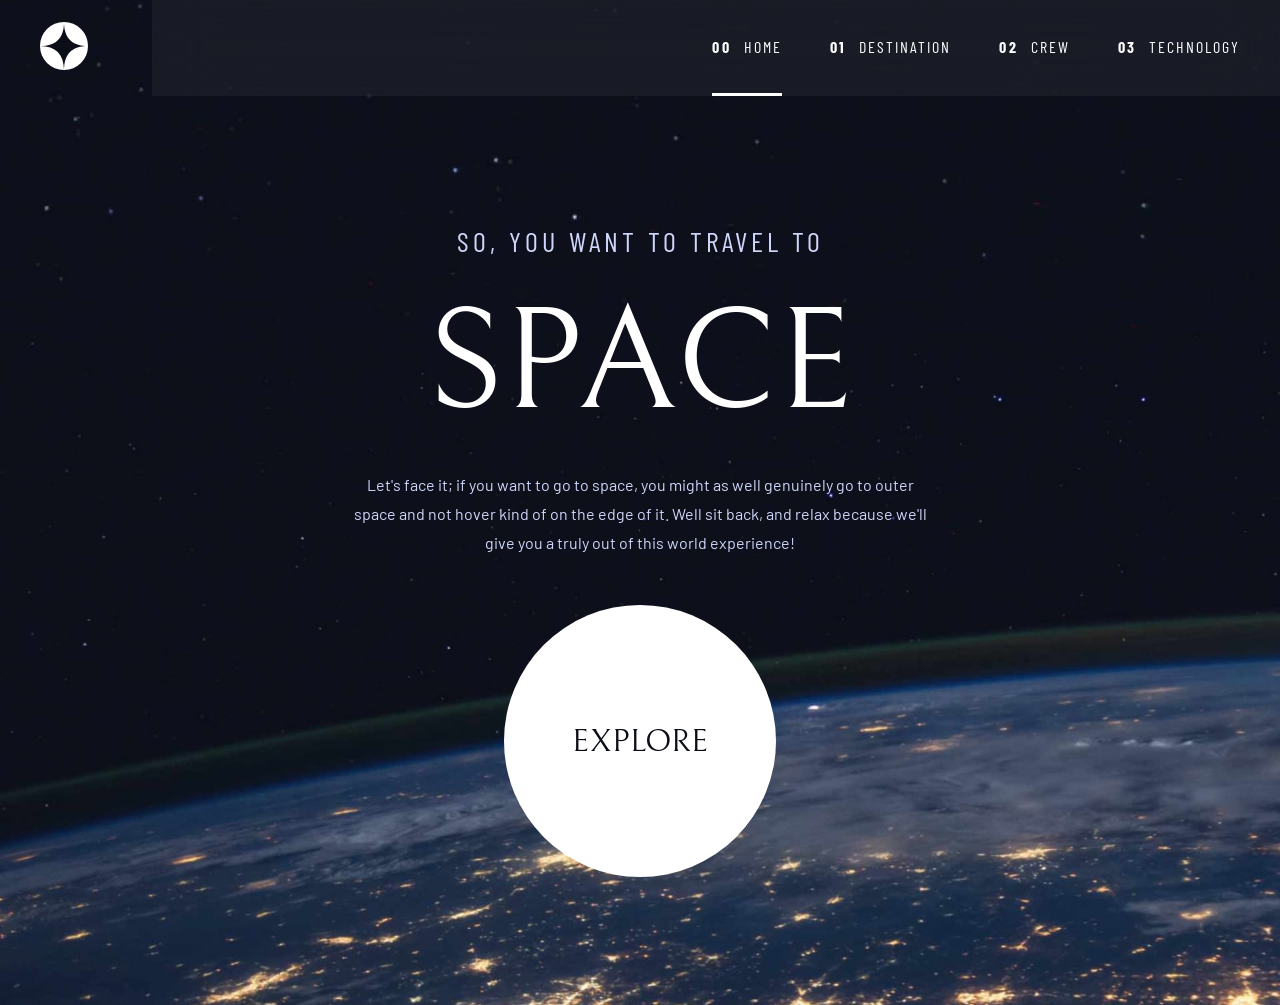
==== commit ed7d08aa: "Refactor HTML and CSS for improved accessibility and styling consistency - Updated crew and destinat" ====
--- a/index.html
+++ b/index.html
@@ -13,7 +13,7 @@
 
     <link rel="stylesheet" href="css/reset.css" />
     <link rel="stylesheet" href="css/variables.css" />
-    <link rel="stylesheet" href="css/utlis.css" />
+    <link rel="stylesheet" href="css/utils.css" />
     <link rel="stylesheet" href="css/styles.css" />
 
     <title>Frontend Mentor | Space tourism website</title>
@@ -95,7 +95,7 @@
               SO, YOU WANT TO TRAVEL TO
             </p>
             <h1 class="hero-text__title">SPACE</h1>
-            <p class="hero-text__description">
+            <p class="hero-text__description body-copy">
               Let's face it; if you want to go to space, you might as well
               genuinely go to outer space and not hover kind of on the edge of
               it. Well sit back, and relax because we'll give you a truly out of
--- a/css/variables.css
+++ b/css/variables.css
@@ -15,13 +15,13 @@
   --font-bellefair: "Bellefair", serif;
 }
 
-@media (max-width: 1400px) {
+@media (width < 1440px) {
   :root {
     --container-padding: 40px;
   }
 }
 
-@media (max-width: 768px) {
+@media (width < 768px) {
   :root {
     --container-padding: 24px;
     --header-padding-top: 24px;
--- a/css/utils.css
+++ b/css/utils.css
@@ -0,0 +1,90 @@
+.flex-center {
+  display: flex;
+  align-items: center;
+  justify-content: center;
+}
+
+.flex-align-center {
+  display: flex;
+  align-items: center;
+}
+
+.container {
+  padding-inline: var(--container-padding);
+}
+
+.page-hero {
+  background-repeat: no-repeat;
+  background-position: center;
+  background-size: cover;
+  background-color: var(--bg-color);
+  min-height: 100dvh;
+}
+
+.page-main {
+  display: grid;
+  grid-template-columns: 1fr 1fr;
+  @media (width < 1440px) {
+    grid-template-columns: 1fr;
+  }
+
+  @media (width < 768px) {
+    padding-block: 24px;
+  }
+}
+
+.page-title {
+  font-size: 28px;
+  text-transform: uppercase;
+  letter-spacing: 4px;
+  font-family: var(--font-barlowCondensed);
+}
+.page__title-number {
+  font-weight: bold;
+  letter-spacing: 4.72px;
+  opacity: 25%;
+}
+
+.page-hero--home {
+  background-image: url("../assets/home/background-home-desktop.jpg");
+
+  @media (width < 1440px) {
+    background-image: url("../assets/home/background-home-tablet.jpg");
+  }
+  @media (width < 768px) {
+    background-image: url("../assets/home/background-home-mobile.jpg");
+  }
+}
+
+.page-hero--destination {
+  background-image: url("../assets/destination/background-destination-desktop.jpg");
+
+  @media (width < 1440px) {
+    background-image: url("../assets/destination/background-destination-tablet.jpg");
+  }
+  @media (width < 768px) {
+    background-image: url("../assets/destination/background-destination-mobile.jpg");
+  }
+}
+
+.page-hero--crew {
+  background-image: url("../assets/crew/background-crew-desktop.jpg");
+
+  @media (width < 1440px) {
+    background-image: url("../assets/crew/background-crew-tablet.jpg");
+  }
+  @media (width < 768px) {
+    background-image: url("../assets/crew/background-crew-mobile.jpg");
+  }
+}
+
+.page-hero--technology {
+  background-image: url("../assets/technology/background-technology-desktop.jpg");
+
+  @media (width < 1440px) {
+    background-image: url("../assets/technology/background-technology-tablet.jpg");
+  }
+  @media (width < 768px) {
+    background-image: url("../assets/technology/background-technology-mobile.jpg");
+  }
+}
--- a/css/styles.css
+++ b/css/styles.css
@@ -2,281 +2,165 @@
   height: 138px;
   padding-top: var(--header-padding-top);
   justify-content: space-between;
-
-  @media (max-width: 1400px) {
-    height: 96px;
-    padding-top: 0;
-  }
-
-  @media (max-width: 768px) {
-    height: 88px;
-    padding: 24px;
-  }
-
-  .header__logo {
-    padding-inline: 64px;
-
-    @media (max-width: 1400px) {
-      padding-left: 40px;
-    }
-    @media (max-width: 768px) {
-      padding: 0px;
-    }
-  }
-  .header__line {
-    height: 1px;
-    width: 560px;
-    background-color: #979797;
-    opacity: 25%;
-    flex: 1;
-    position: relative;
-    z-index: 10;
-    margin-right: -50px;
-    @media (max-width: 1400px) {
-      display: none;
-    }
-  }
-
-  .mobile-nav-toggle {
-    border: none;
-    background: none;
-    cursor: pointer;
-
-    .mobile-nav__icon {
-      width: 24px;
-      height: 21px;
-      display: flex;
-      flex-direction: column;
-      justify-content: space-between;
-      gap: 6px;
-
-      span {
-        display: block;
-        width: 100%;
-        height: 3px;
-        background-color: var(--blue-300);
-      }
-    }
-
-    @media (min-width: 768px) {
-      display: none;
-    }
-  }
-
-  .primary-nav {
-    background-color: rgba(255, 255, 255, 0.05);
-    backdrop-filter: blur(30px);
-    flex: 1.3;
-
-    @media (max-width: 768px) {
-      background-color: rgba(11, 13, 23, 0.6);
-      backdrop-filter: blur(30px);
-      position: fixed;
-      right: 0;
-      top: 0;
-      height: 100vh;
-      width: 254px;
-      display: flex;
-      flex-direction: column;
-      gap: 48px;
-      z-index: 100;
-      transform: translateX(100%);
-      transition: transform 0.8s ease;
-
-      &[data-visible="true"] {
-        transform: translateX(0);
-      }
-    }
-    .mobile-nav__header {
-      display: flex;
-      justify-content: end;
-      padding-top: 32px;
-      padding-right: 24px;
-      display: none;
-
-      .mobile-nav__close {
-        background: none;
-        border: none;
-        cursor: pointer;
-      }
-      @media (max-width: 768px) {
-        display: flex;
-      }
-    }
-
-    .primary-nav__list {
-      gap: 48px;
-      justify-content: right;
-      padding-inline: 64px;
-
-      @media (max-width: 1440px) {
-        padding-inline: 40px;
-      }
-
-      @media (max-width: 768px) {
-        flex-direction: column;
-        gap: 32px;
-        align-items: stretch;
-        padding-left: 32px;
-        padding-right: 0;
-      }
-
-      .primary-nav__item {
-        font-family: var(--font-barlowCondensed);
-        height: 96px;
-        gap: 12px;
-        letter-spacing: 2px;
-        text-transform: uppercase;
-        border-bottom: 3px solid transparent;
-        transition: border-color 0.3s ease;
-
-        a {
-          color: var(--white-color);
-          height: 100%;
-          display: flex;
-          align-items: center;
-          gap: 12px;
-          .primary-nav__number {
-            font-weight: bold;
-            letter-spacing: 2.7px;
-            font-size: 16px;
-          }
-        }
-        &:not(.primary-nav__item--active):hover {
-          border-bottom-color: var(--hover-color);
-        }
-
-        @media (max-width: 768px) {
-          border-bottom: none;
-          height: auto;
-          border-right: 3px solid transparent;
-          transition: border-color 0.3s ease;
-
-          &:not(.primary-nav__item--active):hover {
-            border-bottom-color: transparent;
-            border-right-color: var(--hover-color);
-          }
-        }
-      }
-
-      .primary-nav__item--active {
-        border-bottom: 3px solid var(--white-color);
-        @media (max-width: 768px) {
-          border-bottom: none;
-          border-right: 3px solid var(--white-color);
-        }
-      }
-    }
-  }
-}
-
-.page-hero--home {
-  .page-main--home {
-    padding-block: 128px;
-
-    @media (max-width: 1440px) {
-      gap: 48px;
-    }
-    @media (max-width: 768px) {
-      padding-block: 24px;
-    }
-    .hero-text__body {
-      display: flex;
-      flex-direction: column;
-      gap: 24px;
-
-      @media (max-width: 1400px) {
-        justify-content: center;
-        align-items: center;
-      }
-
-      .hero-text__subtitle {
-        color: var(--blue-300);
-        @media (max-width: 768px) {
-          font-size: 16px;
-        }
-      }
-      .hero-text__title {
-        color: var(--white-color);
-        text-transform: uppercase;
-        font-size: 144px;
-        font-weight: 100;
-        @media (max-width: 768px) {
-          font-size: 80px;
-        }
-      }
-      .hero-text__description {
-        font-size: 18px;
-        color: var(--blue-300);
-        font-family: var(--font-barlow);
-        max-width: 540px;
-        line-height: 180%;
-
-        @media (max-width: 1400px) {
-          text-align: center;
-          max-width: 586px;
-          font-size: 16px;
-        }
-        @media (max-width: 768px) {
-          font-size: 15px;
-        }
-      }
-    }
-
-    .hero-text__action {
-      display: flex;
-      justify-content: end;
-
-      @media (max-width: 1440px) {
-        justify-content: center;
-      }
-      @media (max-width: 768px) {
-        padding-block: 119px;
-      }
-
-      .explore-btn {
-        width: 272px;
-        height: 272px;
-        background-color: var(--white-color);
-        border-radius: 50%;
-        font-size: 32px;
-        color: var(--blue-900);
-        border: none;
-        font-weight: 100;
-        text-transform: uppercase;
-        position: relative;
-        z-index: 1;
-        &::before {
-          content: "";
-          position: absolute;
-          z-index: -1;
-          width: 100%;
-          height: 100%;
-          background-color: rgb(255, 255, 255, 15%);
-          border-radius: 50%;
-          transition:
-            opacity 500ms linear,
-            transform 750ms ease-in-out;
-          opacity: 0;
-        }
-        &:hover::before {
-          opacity: 1;
-          transform: scale(1.5);
-        }
-
-        @media (max-width: 768px) {
-          width: 144px;
-          height: 144px;
-          font-size: 18px;
-        }
-      }
-
-      @media (max-width: 1400px) {
-        justify-content: center;
-        align-items: center;
-      }
-    }
-  }
+}
+
+header .header__logo {
+  padding-inline: 64px;
+}
+
+header .header__line {
+  height: 1px;
+  width: 560px;
+  background-color: #979797;
+  opacity: 25%;
+  flex: 1;
+  position: relative;
+  z-index: 10;
+  margin-right: -50px;
+}
+
+header .mobile-nav-toggle {
+  border: none;
+  background: none;
+  cursor: pointer;
+}
+
+header .mobile-nav__icon {
+  width: 24px;
+  height: 21px;
+  display: flex;
+  flex-direction: column;
+  justify-content: space-between;
+  gap: 6px;
+}
+
+header .mobile-nav__icon span {
+  display: block;
+  width: 100%;
+  height: 3px;
+  background-color: var(--blue-300);
+}
+
+header .primary-nav {
+  background-color: rgba(255, 255, 255, 0.05);
+  backdrop-filter: blur(30px);
+  flex: 1.3;
+}
+
+header .mobile-nav__header {
+  display: none;
+  justify-content: end;
+  padding-top: 32px;
+  padding-right: 24px;
+}
+
+header .mobile-nav__close {
+  background: none;
+  border: none;
+  cursor: pointer;
+}
+
+header .primary-nav__list {
+  gap: 48px;
+  justify-content: right;
+  padding-inline: 64px;
+}
+
+header .primary-nav__item {
+  font-family: var(--font-barlowCondensed);
+  height: 96px;
+  gap: 12px;
+  letter-spacing: 2px;
+  text-transform: uppercase;
+  border-bottom: 3px solid transparent;
+  transition: border-color 0.3s ease;
+}
+
+header .primary-nav__item a {
+  color: var(--white-color);
+  height: 100%;
+  display: flex;
+  align-items: center;
+  gap: 12px;
+}
+
+header .primary-nav__number {
+  font-weight: bold;
+  letter-spacing: 2.7px;
+  font-size: 16px;
+}
+
+header .primary-nav__item:not(.primary-nav__item--active):hover {
+  border-bottom-color: var(--hover-color);
+}
+
+header .primary-nav__item--active {
+  border-bottom: 3px solid var(--white-color);
+}
+
+.page-hero--home .page-main--home {
+  padding-block: 128px;
+}
+
+.page-hero--home .hero-text__body {
+  display: flex;
+  flex-direction: column;
+  gap: 24px;
+  justify-content: center;
+}
+
+.hero-text__subtitle {
+  color: var(--blue-300);
+}
+
+.hero-text__title {
+  color: var(--white-color);
+  text-transform: uppercase;
+  font-size: 144px;
+  font-weight: 100;
+}
+
+.hero-text__description {
+  max-width: 540px;
+}
+
+.hero-text__action {
+  display: flex;
+  justify-content: center;
+  align-items: center;
+}
+
+.explore-btn {
+  width: 272px;
+  height: 272px;
+  background-color: var(--white-color);
+  border-radius: 50%;
+  font-size: 32px;
+  color: var(--blue-900);
+  border: none;
+  font-weight: 100;
+  text-transform: uppercase;
+  position: relative;
+  z-index: 1;
+}
+
+.explore-btn::before {
+  content: "";
+  position: absolute;
+  z-index: -1;
+  width: 100%;
+  height: 100%;
+  background-color: rgb(255, 255, 255, 15%);
+  border-radius: 50%;
+  transition:
+    opacity 500ms linear,
+    transform 750ms ease-in-out;
+  opacity: 0;
+}
+
+.explore-btn:hover::before {
+  opacity: 1;
+  transform: scale(1.5);
 }
 
 .page-main--destination,
@@ -293,165 +177,114 @@
 .technology__title {
   font-weight: 100;
   gap: 24px;
-
-  @media (max-width: 768px) {
-    justify-content: center;
-    font-size: 16px;
-  }
 }
 
 .page-grid {
   display: grid;
   grid-template-columns: 1fr 1fr;
   gap: 32px;
-  @media (max-width: 1440px) {
-    grid-template-columns: 1fr;
-    text-align: center;
-  }
-
-  .destination__heading {
-    .destination_image-wrapper {
-      padding-block: 127px;
-      padding-inline: 30px;
-      display: flex;
-      justify-content: center;
-
-      @media (max-width: 1440px) {
-        padding-block: 42px;
-        padding-inline: 194px;
-      }
-
-      @media (max-width: 768px) {
-        padding-block: 26px;
-        padding-inline: 0;
-      }
-    }
-  }
-
-  .destination__content-wrapper {
-    .destination__content,
-    .crew__content,
-    .technology__content {
-      padding-inline: 47px;
-      padding-block: 133px;
-      display: flex;
-      flex-direction: column;
-      gap: 40px;
-
-      @media (max-width: 1440px) {
-        padding-block: 12px;
-        padding-inline: 87px;
-        gap: 24px;
-      }
-      @media (max-width: 768px) {
-        padding-block: 0;
-        padding-inline: 0;
-      }
-      .destination__tabs {
-        gap: 32px;
-
-        @media (max-width: 1440px) {
-          justify-content: center;
-        }
-        .destination__tab {
-          border: none;
-          background: none;
-          border-bottom: 3px solid transparent;
-          cursor: pointer;
-          color: var(--blue-300);
-          font-family: var(--font-barlowCondensed);
-          letter-spacing: 2px;
-          font-size: 16px;
-          transition:
-            text-color 0.3s ease,
-            border-color 0.3s ease;
-
-          &:not(.destination__tab--active):hover {
-            border-bottom-color: var(--hover-color);
-            color: var(--white-color);
-            button {
-              color: var(--white-color);
-            }
-          }
-        }
-        .destination__tab--active {
-          border-bottom-color: var(--white);
-          color: var(--white-color);
-
-          button {
-            color: var(--white-color);
-          }
-        }
-      }
-
-      .destination__info,
-      .crew__info {
-        gap: 16px;
-        .destination__planet-name {
-          font-size: 96px;
-          font-weight: 100;
-          text-transform: uppercase;
-          @media (max-width: 1440px) {
-            font-size: 80px;
-          }
-          @media (max-width: 768px) {
-            font-size: 56px;
-          }
-        }
-
-        .destination__description,
-        .crew__description,
-        .technology__description {
-          font-family: var(--font-barlow);
-          font-size: 18px;
-          line-height: 180%;
-          color: var(--blue-300);
-          max-width: 445px;
-          @media (max-width: 1440px) {
-            font-size: 16px;
-            max-width: 514px;
-          }
-        }
-      }
-
-      .destination__divider {
-        background-color: #979797;
-        height: 1px;
-        width: 100%;
-      }
-
-      .destination__stats {
-        display: flex;
-        justify-content: space-between;
-        gap: 24px;
-
-        @media (max-width: 1440px) {
-          justify-content: space-around;
-        }
-        @media (max-width: 768px) {
-          flex-direction: column;
-        }
-
-        .destination__stat {
-          display: flex;
-          flex-direction: column;
-          gap: 12px;
-          text-transform: uppercase;
-
-          .destination__stat-label {
-            font-size: 14px;
-            font-family: var(--font-barlowCondensed);
-            letter-spacing: 2px;
-            font-weight: 100;
-            color: var(--blue-300);
-          }
-          .destination__stat-value {
-            font-size: 28px;
-          }
-        }
-      }
-    }
-  }
+}
+
+.destination_image-wrapper {
+  padding-block: 127px;
+  padding-inline: 30px;
+  display: flex;
+  justify-content: center;
+}
+
+.destination__content,
+.crew__content {
+  padding-block: 133px;
+  display: flex;
+  flex-direction: column;
+  gap: 40px;
+}
+
+.destination__tabs {
+  gap: 32px;
+}
+
+.destination__tab {
+  border: none;
+  background: none;
+  border-bottom: 3px solid transparent;
+  cursor: pointer;
+  color: var(--blue-300);
+  font-family: var(--font-barlowCondensed);
+  letter-spacing: 2px;
+  font-size: 16px;
+  transition:
+    color 0.3s ease,
+    border-color 0.3s ease;
+}
+
+.destination__tab:not(.destination__tab--active):hover {
+  border-bottom-color: var(--hover-color);
+  color: var(--white-color);
+}
+
+.destination__tab--active {
+  border-bottom-color: var(--white-color);
+  color: var(--white-color);
+}
+
+.destination__info {
+  display: flex;
+  flex-direction: column;
+  gap: 16px;
+}
+
+.destination__planet-name {
+  font-size: 96px;
+  font-weight: 100;
+  text-transform: uppercase;
+}
+
+.body-copy {
+  font-family: var(--font-barlow);
+  font-size: 18px;
+  line-height: 180%;
+  color: var(--blue-300);
+}
+
+.destination__description {
+  max-width: 445px;
+}
+
+.crew__bio,
+.technology__description {
+  max-width: 540px;
+}
+
+.destination__divider {
+  background-color: #979797;
+  height: 1px;
+  width: 100%;
+}
+
+.destination__stats {
+  display: flex;
+  justify-content: space-between;
+  gap: 24px;
+}
+
+.destination__stat {
+  display: flex;
+  flex-direction: column;
+  gap: 12px;
+  text-transform: uppercase;
+}
+
+.destination__stat-label {
+  font-size: 14px;
+  font-family: var(--font-barlowCondensed);
+  letter-spacing: 2px;
+  font-weight: 100;
+  color: var(--blue-300);
+}
+
+.destination__stat-value {
+  font-size: 28px;
 }
 
 .destination__image,
@@ -460,36 +293,19 @@
   max-width: 480px;
   height: auto;
   display: block;
-
-  @media (max-width: 1440px) {
-    max-width: 300px;
-  }
-
-  @media (max-width: 768px) {
-    max-width: 150px;
-  }
 }
 
 .crew__info {
   display: flex;
   flex-direction: column;
   gap: 40px;
-
-  @media (max-width: 1440px) {
-    gap: 24px;
-    align-items: center;
-  }
-}
+}
+
 .crew__member {
   gap: 24px;
   display: flex;
   flex-direction: column;
   padding-block: 197px;
-  @media (max-width: 1440px) {
-    padding-block: 64px;
-    align-items: center;
-    padding-bottom: 40px;
-  }
 }
 
 .crew__member-heading,
@@ -497,10 +313,6 @@
   display: flex;
   flex-direction: column;
   gap: 16px;
-
-  @media (max-width: 768px) {
-    gap: 8px;
-  }
 }
 
 .crew__role,
@@ -508,63 +320,33 @@
   font-size: 32px;
   text-transform: uppercase;
   opacity: 50%;
-  @media (max-width: 1440px) {
-    font-size: 24px;
-  }
-}
+}
+
 .crew__name,
 .technology__technology-name {
   font-weight: 100;
   font-size: 56px;
   text-transform: uppercase;
-  @media (max-width: 1440px) {
-    font-size: 40px;
-  }
-  @media (max-width: 768px) {
-    font-size: 24px;
-  }
-}
-.crew__bio,
-.technology__description {
-  font-size: 18px;
-  line-height: 180%;
-  color: var(--blue-300);
-  max-width: 540px;
-  font-family: var(--font-barlow);
-  @media (max-width: 1440px) {
-    font-size: 16px;
-    max-width: 512px;
-  }
-  @media (max-width: 768px) {
-    max-width: none;
-  }
-}
-
-.crew__bullets {
-  .crew__bullets-list {
-    display: flex;
-    align-items: center;
-    gap: 40px;
-    .crew__bullet {
-      border: 0;
-      padding: 0;
-      cursor: pointer;
-      width: 14px;
-      height: 14px;
-      border-radius: 50%;
-      background-color: rgba(255, 255, 255, 17.44%);
-      @media (max-width: 1440px) {
-        width: 10px;
-        height: 10px;
-      }
-    }
-    @media (max-width: 1440px) {
-      gap: 16px;
-    }
-    .crew__bullet--active {
-      background-color: var(--white-color);
-    }
-  }
+}
+
+.crew__bullets-list {
+  display: flex;
+  align-items: center;
+  gap: 40px;
+}
+
+.crew__bullet {
+  border: 0;
+  padding: 0;
+  cursor: pointer;
+  width: 14px;
+  height: 14px;
+  border-radius: 50%;
+  background-color: rgba(255, 255, 255, 17.44%);
+}
+
+.crew__bullet--active {
+  background-color: var(--white-color);
 }
 
 .crew_image-wrapper {
@@ -572,110 +354,356 @@
   justify-content: center;
 }
 
-/* technology page */
 .page-main--technology {
   padding-inline: 0;
 }
+
 .technology__grid {
   grid-template-columns: 1.2fr 1fr;
-  @media (max-width: 1440px) {
-    grid-template-columns: 1fr;
-  }
-}
-
-.technology__content-wrapper {
-  @media (max-width: 1400px) {
-    order: 1;
-  }
-}
+}
+
 .technology__content {
   display: flex;
   gap: 64px;
   align-items: center;
   justify-content: center;
   padding-left: var(--container-padding);
-
-  @media (max-width: 1400px) {
+}
+
+.technology__member {
+  gap: 24px;
+  display: flex;
+  flex-direction: column;
+  padding-block: 216px;
+}
+
+.technology__bullets-list {
+  display: flex;
+  flex-direction: column;
+  gap: 32px;
+}
+
+.technology__bullet {
+  border: 1px solid rgba(255, 255, 255, 25%);
+  background: none;
+  width: 80px;
+  height: 80px;
+  border-radius: 50%;
+  display: flex;
+  justify-content: center;
+  align-items: center;
+  color: var(--white-color);
+  font-size: 32px;
+  transition: border-color 0.3s ease;
+  cursor: pointer;
+}
+
+.technology__bullet:hover {
+  border-color: var(--white-color);
+}
+
+.technology__bullet--active {
+  background-color: var(--white-color);
+  color: var(--blue-900);
+}
+
+.technology__image-wrapper {
+  align-items: center;
+  height: 100%;
+  display: flex;
+  padding-block: 67px;
+}
+
+.technology__image {
+  display: block;
+  width: 100%;
+  height: 100%;
+}
+
+@media (width >= 768px) {
+  header .mobile-nav-toggle {
+    display: none;
+  }
+}
+
+@media (width < 1440px) {
+  header {
+    height: 96px;
+    padding-top: 0;
+  }
+
+  header .header__logo {
+    padding-left: 40px;
+  }
+
+  header .header__line {
+    display: none;
+  }
+
+  header .primary-nav__list {
+    padding-inline: 40px;
+  }
+
+  .page-hero--home .page-main--home {
+    gap: 48px;
+  }
+
+  .page-hero--home .hero-text__body {
+    justify-content: center;
+    align-items: center;
+  }
+
+  .hero-text__description {
+    text-align: center;
+    max-width: 586px;
+  }
+
+  .hero-text__action {
+    justify-content: center;
+  }
+
+  .page-grid {
+    grid-template-columns: 1fr;
+    text-align: center;
+  }
+
+  .destination_image-wrapper {
+    padding-block: 42px;
+    padding-inline: 194px;
+  }
+  .destination__tabs {
+    justify-content: center;
+  }
+
+  .destination__content,
+  .crew__content {
+    padding-block: 12px;
+    padding-inline: 87px;
+    gap: 24px;
+  }
+
+  .destination__planet-name {
+    font-size: 80px;
+  }
+
+  .body-copy {
+    font-size: 16px;
+  }
+
+  .destination__description {
+    max-width: 514px;
+  }
+
+  .crew__bio,
+  .technology__description {
+    max-width: 512px;
+  }
+
+  .destination__stats {
+    justify-content: space-around;
+  }
+
+  .destination__image,
+  .crew__image {
+    max-width: 300px;
+  }
+
+  .crew__info {
+    gap: 24px;
+    align-items: center;
+  }
+
+  .crew__member {
+    padding-block: 64px;
+    padding-bottom: 40px;
+    align-items: center;
+  }
+
+  .crew__bullet {
+    width: 10px;
+    height: 10px;
+  }
+
+  .crew__bullets-list {
+    gap: 16px;
+  }
+
+  .crew__role,
+  .technology__subtitle {
+    font-size: 24px;
+  }
+
+  .crew__name,
+  .technology__technology-name {
+    font-size: 40px;
+  }
+
+  .technology__content-wrapper {
+    order: 1;
+  }
+
+  .technology__content {
     flex-direction: column;
     gap: 40px;
     padding-right: var(--container-padding);
   }
-}
-
-.technology__info {
-  display: flex;
-  gap: 64px;
-  align-items: center;
-}
-
-.technology__member {
-  gap: 24px;
-  display: flex;
-  flex-direction: column;
-  @media (min-width: 1440px) {
-    padding-block: 216px;
-  }
-  @media (max-width: 1440px) {
+
+  .technology__member {
     gap: 16px;
-  }
-}
-
-.technology__bullets {
+    padding-block: 0;
+  }
+
   .technology__bullets-list {
+    flex-direction: row;
+    gap: 16px;
+  }
+
+  .technology__bullet {
+    font-size: 24px;
+    width: 56px;
+    height: 56px;
+  }
+
+  .technology__image-wrapper {
+    padding-bottom: 0;
+  }
+}
+
+@media (width < 768px) {
+  header {
+    height: 88px;
+    padding: 24px;
+  }
+
+  header .header__logo {
+    padding: 0;
+  }
+
+  header .mobile-nav-toggle {
+    display: block;
+  }
+
+  header .primary-nav {
+    background-color: rgba(11, 13, 23, 0.6);
+    backdrop-filter: blur(30px);
+    position: fixed;
+    right: 0;
+    top: 0;
+    height: 100vh;
+    width: 254px;
     display: flex;
     flex-direction: column;
+    gap: 48px;
+    z-index: 100;
+    transform: translateX(100%);
+    transition: transform 0.8s ease;
+  }
+
+  header .primary-nav[data-visible="true"] {
+    transform: translateX(0);
+  }
+
+  header .mobile-nav__header {
+    display: flex;
+  }
+
+  header .primary-nav__list {
+    flex-direction: column;
     gap: 32px;
-
-    @media (max-width: 1400px) {
-      flex-direction: row;
-      gap: 16px;
-    }
-
-    .technology__bullet {
-      border: none;
-      background: none;
-
-      width: 80px;
-      height: 80px;
-      border-radius: 50%;
-      display: flex;
-      justify-content: center;
-      align-items: center;
-      color: var(--white-color);
-      font-size: 32px;
-      border: 1px solid rgba(255, 255, 255, 25%);
-      transition: border-color 0.3s ease;
-      cursor: pointer;
-      &:hover {
-        border-color: var(--white-color);
-      }
-
-      @media (max-width: 1400px) {
-        font-size: 24px;
-        width: 56px;
-        height: 56px;
-      }
-    }
-    .technology__bullet--active {
-      background-color: var(--white-color);
-      color: var(--blue-900);
-    }
-  }
-}
-
-.technology__image-wrapper {
-  align-items: center;
-  height: 100%;
-  display: flex;
-  padding-block: 67px;
-
-  @media (max-width: 1440px) {
-    padding-bottom: 0;
-  }
-
-  .technology__image {
-    display: block;
-    width: 100%;
-    height: 100%;
-  }
-}
+    align-items: stretch;
+    padding-left: 32px;
+    padding-right: 0;
+  }
+
+  header .primary-nav__item {
+    border-bottom: none;
+    height: auto;
+    border-right: 3px solid transparent;
+  }
+
+  header .primary-nav__item:not(.primary-nav__item--active):hover {
+    border-bottom-color: transparent;
+    border-right-color: var(--hover-color);
+  }
+
+  header .primary-nav__item--active {
+    border-bottom: none;
+    border-right: 3px solid var(--white-color);
+  }
+
+  .page-hero--home .page-main--home {
+    padding-block: 24px;
+  }
+
+  .hero-text__subtitle {
+    font-size: 16px;
+  }
+
+  .hero-text__title {
+    font-size: 80px;
+  }
+
+  .hero-text__description {
+    font-size: 15px;
+  }
+
+  .hero-text__action {
+    padding-block: 119px;
+  }
+
+  .explore-btn {
+    width: 144px;
+    height: 144px;
+    font-size: 18px;
+  }
+
+  .destination__title,
+  .crew__title,
+  .technology__title {
+    justify-content: center;
+    font-size: 16px;
+  }
+
+  .destination_image-wrapper {
+    padding-block: 26px;
+    padding-inline: 0;
+  }
+
+  .destination__content,
+  .crew__content {
+    padding-block: 0;
+    padding-inline: 0;
+  }
+
+  .destination__planet-name {
+    font-size: 56px;
+  }
+
+  .crew__bio,
+  .technology__description {
+    max-width: none;
+  }
+
+  .destination__stats {
+    flex-direction: column;
+  }
+
+  .destination__image,
+  .crew__image {
+    max-width: 150px;
+  }
+
+  .crew__member-heading,
+  .technology__member-heading {
+    gap: 8px;
+  }
+
+  .crew__name,
+  .technology__technology-name {
+    font-size: 24px;
+  }
+
+  .page-main--technology {
+    padding-block: 24px;
+  }
+}
